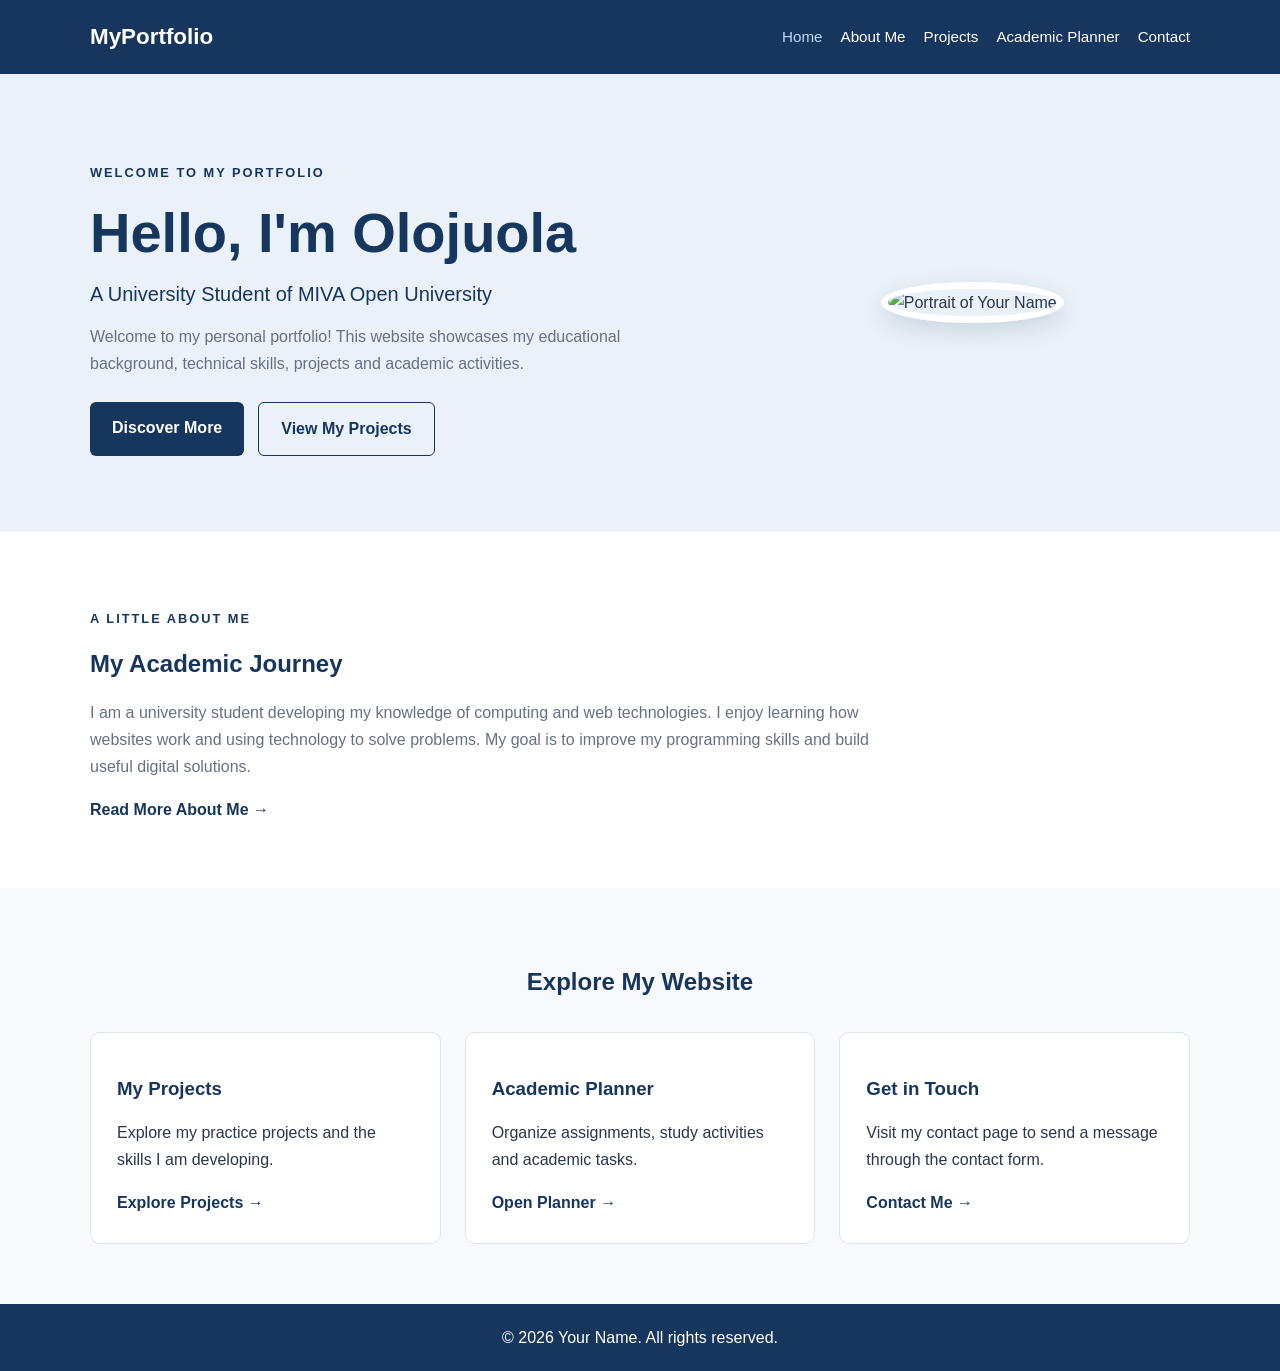
==== index.html @ 8b22bcf1 "first commit" ====
<!DOCTYPE html>
<html lang="en">
<head>
    <meta charset="UTF-8">
    <meta name="viewport" content="width=device-width, initial-scale=1.0">
    <!-- Ensures the website adjusts to different screen sizes. -->

    <meta name="description" content="My student portfolio and academic website.">
    <!-- Provides a short description of the webpage. -->

    <title>Home | Student Portfolio</title>
    <!-- Sets the title displayed in the browser tab. -->

    <link rel="stylesheet" href="style.css">
    <!-- Connects this HTML page to our external CSS file. -->
</head>

<body>
    <!-- Contains all the visible content on the webpage. -->

    <header class="site-header">
        <!-- Creates the top section containing the logo and navigation. -->

        <div class="container nav-container">
            <!-- Groups the logo and navigation into one layout container. -->

            <a href="index.html" class="logo">
                <!-- Makes the website logo a clickable link to Home. -->
                MyPortfolio
            </a>

            <nav aria-label="Main navigation">
                <!-- Groups links used to navigate between website pages. -->

                <a href="index.html" class="active">Home</a>
                <!-- Links to the homepage and marks it as the current page. -->

                <a href="about.html">About Me</a>
                <!-- Links to the About Me page. -->

                <a href="projects.html">Projects</a>
                <!-- Links to the Projects page. -->

                <a href="planner.html">Academic Planner</a>
                <!-- Links to the Academic Planner page. -->

                <a href="contact.html">Contact</a>
                <!-- Links to the Contact page. -->
            </nav>
        </div>
    </header>

    <main>
        <!-- Contains the primary content of the homepage. -->

        <section class="hero">
            <!-- Introduces the student to visitors. -->

            <div class="container hero-content">
                <!-- Keeps the introduction within a consistent page width. -->

                <div class="hero-text">
                    <!-- Groups the introduction text and buttons. -->

                    <p class="eyebrow">WELCOME TO MY PORTFOLIO</p>
                    <!-- Displays a small introductory label. -->

                    <h1>Hello, I'm Olojuola</h1>
                    <!-- Main heading: replace Your Name with your name. -->

                    <h2>A University Student of MIVA Open University</h2>
                    <!-- Describes your student profile and career interest. -->

                    <p>
                        Welcome to my personal portfolio! This website
                        showcases my educational background, technical
                        skills, projects and academic activities.
                    </p>
                    <!-- Gives visitors a short introduction to the website. -->

                    <div class="hero-buttons">
                        <!-- Groups the two action links together. -->

                        <a href="about.html" class="btn btn-primary">
                            Discover More
                        </a>
                        <!-- Takes visitors to your About Me page. -->

                        <a href="projects.html" class="btn btn-outline">
                            View My Projects
                        </a>
                        <!-- Takes visitors to your Projects page. -->
                    </div>
                </div>

                <div class="hero-image">
                    <!-- Creates the area for your profile photograph. -->

                    <img
                        src="images/profile.jpg"
                        alt="Portrait of Your Name"
                        width="320"
                        height="320"
                    >
                    <!-- Displays your photograph.
                         Replace the file with your own image.
                         The alt text describes the image. -->
                </div>
            </div>
        </section>

        <section class="intro-section">
            <!-- Provides a brief biography on the homepage. -->

            <div class="container">
                <!-- Aligns the section with the rest of the website. -->

                <p class="eyebrow">A LITTLE ABOUT ME</p>
                <!-- Introduces the biography section. -->

                <h2>My Academic Journey</h2>
                <!-- Gives the biography a clear heading. -->

                <p>
                    I am a university student developing my knowledge
                    of computing and web technologies. I enjoy learning
                    how websites work and using technology to solve
                    problems. My goal is to improve my programming skills
                    and build useful digital solutions.
                </p>
                <!-- Replace this sample biography with your own details. -->

                <a href="about.html" class="text-link">
                    Read More About Me &rarr;
                </a>
                <!-- Links to the full About Me page. -->
            </div>
        </section>

        <section class="features-section">
            <!-- Introduces the main areas visitors can explore. -->

            <div class="container">
                <h2>Explore My Website</h2>
                <!-- Heading for the website feature cards. -->

                <div class="feature-grid">
                    <!-- CSS Grid will arrange these cards in columns. -->

                    <article class="feature-card">
                        <!-- Represents the Projects feature. -->

                        <h3>My Projects</h3>
                        <p>
                            Explore my practice projects and the
                            skills I am developing.
                        </p>
                        <a href="projects.html">Explore Projects &rarr;</a>
                    </article>

                    <article class="feature-card">
                        <!-- Represents the Academic Planner feature. -->

                        <h3>Academic Planner</h3>
                        <p>
                            Organize assignments, study activities
                            and academic tasks.
                        </p>
                        <a href="planner.html">Open Planner &rarr;</a>
                    </article>

                    <article class="feature-card">
                        <!-- Represents the Contact feature. -->

                        <h3>Get in Touch</h3>
                        <p>
                            Visit my contact page to send a message
                            through the contact form.
                        </p>
                        <a href="contact.html">Contact Me &rarr;</a>
                    </article>

                </div>
            </div>
        </section>

    </main>

    <footer class="site-footer">
        <!-- Creates the bottom section of the webpage. -->

        <div class="container">
            <p>
                &copy; 2026 Your Name. All rights reserved.
            </p>
            <!-- Displays a copyright notice. Replace Your Name. -->

        </div>
    </footer>

    <script src="script.js" defer></script>
    <!-- Loads JavaScript after the HTML has been parsed.
         We will add interactive features in later steps. -->

</body>
</html>
---- style.css ----
* {
    box-sizing: border-box;
    /* Makes width calculations include padding and borders. */
}

/* Stores reusable colors for the entire website. */
:root {
    --navy: #17365d;
    /* Main navy-blue brand color. */

    --navy-dark: #102640;
    /* Darker blue for hover effects. */

    --blue-light: #eaf1f8;
    /* Light blue for backgrounds. */

    --white: #ffffff;
    /* White used for backgrounds and text. */

    --text: #29364b;
    /* Main text color. */

    --muted: #667085;
    /* Softer color for secondary text. */

    --border: #dce4ee;
    /* Light color for borders. */
}

/* Sets the default appearance of the webpage. */
body {
    margin: 0;
    /* Removes the browser's default outer margin. */

    font-family: Arial, Helvetica, sans-serif;
    /* Sets a clear, readable font. */

    color: var(--text);
    /* Uses the main text color variable. */

    background-color: var(--white);
    /* Sets the default page background to white. */

    line-height: 1.7;
    /* Adds vertical space between lines of text. */
}

/* Makes images responsive by default. */
img {
    max-width: 100%;
    /* Prevents images from exceeding their containers. */

    height: auto;
    /* Preserves the original image proportions. */
}

/* Gives content sections a shared maximum width. */
.container {
    width: min(1100px, 90%);
    /* Uses up to 1100px or 90% of the screen width. */

    margin-inline: auto;
    /* Centres the container horizontally. */
}

/* Styles the main headings. */
h1,
h2,
h3 {
    line-height: 1.2;
    /* Keeps headings compact and readable. */

    color: var(--navy);
    /* Gives headings the navy-blue color. */
}
/* Styles the top navigation bar. */
.site-header {
    background-color: var(--navy);
    /* Gives the header a navy-blue background. */

    color: var(--white);
    /* Sets the default header text to white. */

    padding: 18px 0;
    /* Adds vertical space inside the header. */
}

/* Arranges the logo and navigation side by side. */
.nav-container {
    display: flex;
    /* Activates Flexbox layout. */

    justify-content: space-between;
    /* Pushes the logo and navigation apart. */

    align-items: center;
    /* Aligns them vertically. */

    gap: 20px;
    /* Adds space between the two groups. */
}

/* Styles the website logo. */
.logo {
    color: var(--white);
    /* Makes the logo text white. */

    text-decoration: none;
    /* Removes the default link underline. */

    font-size: 1.4rem;
    /* Makes the logo larger than normal text. */

    font-weight: bold;
    /* Makes the logo text bold. */
}

/* Arranges navigation links in a row. */
nav {
    display: flex;
    /* Places navigation links in a flexible row. */

    flex-wrap: wrap;
    /* Allows links to move onto another line. */

    justify-content: center;
    /* Centres the links when they wrap. */

    gap: 10px 18px;
    /* Sets vertical and horizontal spacing. */
}

/* Styles every navigation link. */
nav a {
    color: var(--white);
    /* Makes the links white. */

    text-decoration: none;
    /* Removes underlines. */

    font-size: 0.95rem;
    /* Sets the link text size. */

    transition: color 0.25s ease;
    /* Smoothly changes the link color on hover. */
}

/* Highlights a link when the pointer is over it. */
nav a:hover,
nav a.active {
    color: #bcd8ff;
    /* Uses light blue for the active or hovered link. */
}
/* Adds a light background to the welcome area. */
.hero {
    background-color: var(--blue-light);
    /* Creates a soft blue background. */

    padding: 75px 0;
    /* Adds space above and below the hero content. */
}

/* Places the introduction and photograph side by side. */
.hero-content {
    display: grid;
    /* Uses CSS Grid to arrange the two columns. */

    grid-template-columns: 1.4fr 1fr;
    /* Gives the text column more width than the image. */

    align-items: center;
    /* Vertically aligns the text and image. */

    gap: 55px;
    /* Creates space between the columns. */
}

/* Styles the small introductory label. */
.eyebrow {
    color: var(--navy);
    /* Uses the main brand color. */

    font-size: 0.8rem;
    /* Makes the label smaller than normal text. */

    font-weight: bold;
    /* Makes the label stand out. */

    letter-spacing: 2px;
    /* Adds space between letters. */
}

/* Styles the main homepage heading. */
.hero h1 {
    font-size: clamp(2.2rem, 5vw, 3.5rem);
    /* Adjusts the heading size to the screen width. */

    margin: 15px 0;
    /* Adds space above and below the heading. */
}

/* Styles the subtitle below the main heading. */
.hero h2 {
    font-size: 1.25rem;
    /* Sets a moderate subtitle size. */

    font-weight: normal;
    /* Keeps the subtitle lighter than the main heading. */
}

/* Styles the introductory paragraph. */
.hero-text > p:not(.eyebrow) {
    color: var(--muted);
    /* Uses a softer text color. */

    max-width: 580px;
    /* Prevents long lines from becoming difficult to read. */
}

/* Adds space above the action buttons. */
.hero-buttons {
    display: flex;
    /* Arranges buttons using Flexbox. */

    flex-wrap: wrap;
    /* Allows buttons to wrap on narrow screens. */

    gap: 14px;
    /* Adds space between the buttons. */

    margin-top: 25px;
    /* Separates the buttons from the paragraph. */
}

/* Provides common styling for both buttons. */
.btn {
    display: inline-block;
    /* Allows padding and spacing on the links. */

    padding: 12px 22px;
    /* Adds space inside each button. */

    border-radius: 6px;
    /* Slightly rounds the corners. */

    text-decoration: none;
    /* Removes the link underline. */

    font-weight: bold;
    /* Makes button text stand out. */

    transition: background-color 0.25s ease,
                color 0.25s ease;
    /* Smoothly animates color changes. */
}

/* Styles the main action button. */
.btn-primary {
    background-color: var(--navy);
    /* Gives the button a navy background. */

    color: var(--white);
    /* Makes its text white. */
}

/* Darkens the primary button when hovered. */
.btn-primary:hover {
    background-color: var(--navy-dark);
}

/* Styles the secondary action button. */
.btn-outline {
    color: var(--navy);
    /* Gives the text a navy color. */

    border: 1px solid var(--navy);
    /* Adds a navy border. */

    background-color: transparent;
    /* Keeps the button background transparent. */
}

/* Changes the secondary button on hover. */
.btn-outline:hover {
    background-color: var(--navy);
    /* Fills the button with navy blue. */

    color: var(--white);
    /* Changes the text to white. */
}

/* Styles the profile photograph. */
.hero-image {
    text-align: center;
    /* Centres the photograph in its column. */
}

/* Gives the photograph a professional appearance. */
.hero-image img {
    width: 320px;
    /* Sets the preferred image width. */

    height: 320px;
    /* Sets the preferred image height. */

    max-width: 100%;
    /* Prevents overflow on narrow screens. */

    object-fit: cover;
    /* Crops the image neatly without stretching it. */

    border-radius: 50%;
    /* Creates a circular profile photograph. */

    border: 7px solid var(--white);
    /* Adds a white border around the photograph. */

    box-shadow: 0 8px 25px rgba(23, 54, 93, 0.15);
    /* Adds a subtle shadow. */
}

/* Adds spacing around the biography section. */
.intro-section {
    padding: 65px 0;
    /* Creates space above and below the section. */
}

/* Limits the width of the biography paragraph. */
.intro-section .container > p:not(.eyebrow) {
    max-width: 800px;
    /* Keeps lines comfortable to read. */

    color: var(--muted);
    /* Uses the secondary text color. */
}

/* Styles the biography link. */
.text-link {
    color: var(--navy);
    /* Makes the link navy blue. */

    font-weight: bold;
    /* Makes the link noticeable. */

    text-decoration: none;
    /* Removes its underline. */
}

/* Underlines the biography link on hover. */
.text-link:hover {
    text-decoration: underline;
}
/* Styles the section containing the three cards. */
.features-section {
    padding: 60px 0;
    /* Adds vertical spacing. */

    background-color: #f7f9fc;
    /* Gives the section a very light background. */
}

/* Centres the feature section heading. */
.features-section h2 {
    text-align: center;
    /* Centres the heading horizontally. */

    margin-bottom: 35px;
    /* Adds space below the heading. */
}

/* Arranges cards in a responsive grid. */
.feature-grid {
    display: grid;
    /* Activates CSS Grid. */

    grid-template-columns: repeat(3, minmax(0, 1fr));
    /* Creates three equally sized columns. */

    gap: 24px;
    /* Adds space between cards. */
}

/* Styles each individual feature card. */
.feature-card {
    background-color: var(--white);
    /* Gives each card a white background. */

    padding: 26px;
    /* Adds inner spacing. */

    border: 1px solid var(--border);
    /* Adds a subtle border. */

    border-radius: 10px;
    /* Rounds the card corners. */

    transition: transform 0.25s ease,
                box-shadow 0.25s ease;
    /* Smoothly animates the card hover effect. */
}

/* Lifts the card slightly when hovered. */
.feature-card:hover {
    transform: translateY(-4px);
    /* Moves the card upward by four pixels. */

    box-shadow: 0 8px 20px rgba(23, 54, 93, 0.08);
    /* Adds a subtle shadow. */
}

/* Styles links inside the cards. */
.feature-card a {
    color: var(--navy);
    /* Uses the website's main color. */

    font-weight: bold;
    /* Makes the links stand out. */

    text-decoration: none;
    /* Removes the underline. */
}

/* Styles the bottom section of the website. */
.site-footer {
    background-color: var(--navy);
    /* Uses the same navy as the header. */

    color: var(--white);
    /* Makes footer text white. */

    padding: 20px 0;
    /* Adds vertical space inside the footer. */

    text-align: center;
    /* Centres the copyright text. */
}

/* Removes unnecessary paragraph spacing in the footer. */
.site-footer p {
    margin: 0;
}
/* Adjusts the layout for tablets and smaller screens. */
@media (max-width: 800px) {

    /* Allows the header elements to stack vertically. */
    .nav-container {
        flex-direction: column;
        /* Places the logo above the navigation. */
    }

    /* Changes the hero section to one column. */
    .hero-content {
        grid-template-columns: 1fr;
        /* Places the text and image on separate rows. */

        gap: 35px;
        /* Reduces the gap between them. */
    }

    /* Displays two feature cards per row. */
    .feature-grid {
        grid-template-columns: repeat(2, minmax(0, 1fr));
    }

    /* Reduces the hero section spacing. */
    .hero {
        padding: 50px 0;
    }
}

/* Adjusts the layout for mobile phones. */
@media (max-width: 520px) {

    /* Makes feature cards use the full available width. */
    .feature-grid {
        grid-template-columns: 1fr;
        /* Stacks cards vertically. */
    }

    /* Reduces spacing inside the hero section. */
    .hero {
        padding: 35px 0;
    }

    /* Makes the profile image smaller on mobile. */
    .hero-image img {
        width: 240px;
        height: 240px;
    }

    /* Gives the buttons more room on narrow screens. */
    .hero-buttons .btn {
        text-align: center;
        /* Centres the text inside each button. */
    }
}

/* Respects users who prefer reduced motion. */
@media (prefers-reduced-motion: reduce) {
    *,
    *::before,
    *::after {
        scroll-behavior: auto !important;
        /* Avoids smooth scrolling for these users. */

        transition-duration: 0.01ms !important;
        /* minimize animated transitions. */
    }
}

/* =========================================
   ABOUT ME PAGE STYLES
   ========================================= */

/* Adds space around the About Me page content. */
.about-page {
    padding-top: 45px;
    /* Separates the page content from the header. */

    padding-bottom: 60px;
    /* Adds space above the footer. */
}

/* Styles the introductory section. */
.about-intro {
    background-color: var(--blue-light);
    /* Reuses the light-blue color from the homepage. */

    padding: 35px;
    /* Adds space inside the introduction. */

    border-radius: 10px;
    /* Rounds the corners. */

    margin-bottom: 30px;
    /* Separates the introduction from the next section. */
}

/* Styles the main About Me heading. */
.about-intro h1 {
    font-size: 2.5rem;
    /* Makes the heading prominent. */

    margin: 10px 0;
    /* Adds vertical spacing around the heading. */
}

/* Limits the width of the introduction paragraph. */
.about-intro > p:not(.eyebrow) {
    max-width: 750px;
    /* Prevents long lines from becoming difficult to read. */
}

/* Styles each information section. */
.about-section {
    background-color: var(--white);
    /* Keeps each section white. */

    padding: 25px;
    /* Adds space inside the section. */

    margin-bottom: 22px;
    /* Separates one section from another. */

    border: 1px solid var(--border);
    /* Adds a subtle outline. */

    border-radius: 10px;
    /* Rounds the corners. */
}

/* Removes excess space above section headings. */
.about-section h2 {
    margin-top: 0;
    /* Aligns the heading with the top of its section. */
}

/* Styles the technical skills list. */
.skills-list {
    padding-left: 25px;
    /* Indents the bullet points. */
}

/* Adds space between individual skills. */
.skills-list li {
    margin-bottom: 8px;
    /* Improves readability. */
}

/* Adds space around the return button. */
.about-action {
    margin-top: 30px;
    /* Separates the button from the preceding section. */
}

/* Adjusts spacing for mobile devices. */
@media (max-width: 520px) {

    .about-page {
        padding-top: 25px;
        /* Reduces the top spacing on small screens. */
    }

    .about-intro,
    .about-section {
        padding: 20px;
        /* Prevents content from feeling cramped. */
    }

    .about-intro h1 {
        font-size: 2rem;
        /* Makes the heading fit smaller screens. */
    }
}
/* Adds space around the project page. */
.projects-page {
    padding-top: 45px;
    /* Adds space below the navigation. */

    padding-bottom: 60px;
    /* Adds space above the footer. */
}

/* Styles the introduction at the top. */
.projects-intro {
    text-align: center;
    /* Centres the introduction text. */

    max-width: 750px;
    /* Limits the text width for readability. */

    margin: 0 auto 40px;
    /* Centres the section and adds bottom spacing. */
}

/* Styles the main Projects heading. */
.projects-intro h1 {
    font-size: 2.5rem;
    /* Makes the heading prominent. */

    margin: 10px 0;
    /* Adds vertical spacing around it. */
}

/* Softens the introductory paragraph color. */
.projects-intro > p:not(.eyebrow) {
    color: var(--muted);
    /* Reuses the muted text color. */
}

/* Creates a responsive grid for the project cards. */
.projects-grid {
    display: grid;
    /* Activates CSS Grid. */

    grid-template-columns: repeat(3, minmax(0, 1fr));
    /* Creates three equal-width columns. */

    gap: 25px;
    /* Adds space between the cards. */

    align-items: stretch;
    /* Allows cards to stretch to equal row height. */
}

/* Styles each project card. */
.project-card {
    background-color: var(--white);
    /* Gives the card a white background. */

    border: 1px solid var(--border);
    /* Adds a subtle border. */

    border-radius: 10px;
    /* Rounds the corners. */

    overflow: hidden;
    /* Keeps images within the rounded corners. */

    display: flex;
    /* Uses Flexbox for the card's internal layout. */

    flex-direction: column;
    /* Stacks the image and content vertically. */

    transition: transform 0.25s ease,
                box-shadow 0.25s ease;
    /* Smoothly animates the hover effect. */
}

/* Adds a hover effect to project cards. */
.project-card:hover {
    transform: translateY(-4px);
    /* Moves the card slightly upward. */

    box-shadow: 0 8px 22px rgba(23, 54, 93, 0.10);
    /* Adds a soft shadow. */
}

/* Styles the project screenshots. */
.project-card > img {
    width: 100%;
    /* Makes the image fill the card width. */

    aspect-ratio: 16 / 10;
    /* Gives screenshots a consistent shape. */

    object-fit: cover;
    /* Crops images neatly without stretching. */

    background-color: var(--blue-light);
    /* Provides a background if an image is missing. */
}

/* Adds spacing around project text. */
.project-content {
    padding: 22px;
    /* Creates space between the content and card edges. */

    display: flex;
    /* Uses Flexbox to arrange the content. */

    flex-direction: column;
    /* Stacks the content vertically. */

    flex: 1;
    /* Allows the content area to fill available height. */
}

/* Styles the technology label. */
.project-category {
    color: var(--navy);
    /* Uses the navy-blue theme. */

    font-size: 0.8rem;
    /* Makes the label smaller than normal text. */

    font-weight: bold;
    /* Makes the label stand out. */

    text-transform: uppercase;
    /* Displays the category in uppercase. */

    letter-spacing: 1px;
    /* Adds space between letters. */
}

/* Styles each project title. */
.project-content h2 {
    font-size: 1.35rem;
    /* Sets a clear heading size. */

    margin: 5px 0 10px;
    /* Controls spacing around the title. */
}

/* Styles project descriptions. */
.project-content > p:not(.project-category) {
    color: var(--muted);
    /* Makes descriptions softer than headings. */

    flex: 1;
    /* Helps align links when cards have different text lengths. */
}

/* Styles project links. */
.project-link {
    color: var(--navy);
    /* Uses the main brand color. */

    font-weight: bold;
    /* Emphases the link. */

    text-decoration: none;
    /* Removes the underline. */

    margin-top: 12px;
    /* Adds space above the link. */
}

/* Underlines project links on hover. */
.project-link:hover {
    text-decoration: underline;
}

/* Styles the call-to-action section. */
.projects-action {
    text-align: center;
    /* Centres the text and button. */

    margin-top: 60px;
    /* Separates the section from the cards. */

    padding: 35px 20px;
    /* Adds inner spacing. */

    background-color: var(--blue-light);
    /* Reuses the light-blue background. */

    border-radius: 10px;
    /* Rounds the section corners. */
}

/* Adjusts the grid for tablets. */
@media (max-width: 800px) {
    .projects-grid {
        grid-template-columns: repeat(2, minmax(0, 1fr));
        /* Shows two cards per row. */
    }
}

/* Adjusts the grid for mobile phones. */
@media (max-width: 520px) {
    .projects-page {
        padding-top: 25px;
        /* Reduces top spacing. */
    }

    .projects-grid {
        grid-template-columns: 1fr;
        /* Stacks the project cards vertically. */
    }

    .projects-intro h1 {
        font-size: 2rem;
        /* Makes the heading fit small screens. */
    }
}

/* ===== ACADEMIC PLANNER STYLES ===== */

/* Adds space around the planner content */
.planner-section {
    padding-top: 40px;
    padding-bottom: 50px;
}

/* Centres the introduction */
.planner-intro {
    text-align: center;
    margin-bottom: 30px;
}

/* Styles the form and task-list panels */
.planner-card {
    background-color: #ffffff;
    color: #172554;
    padding: 25px;
    margin-bottom: 25px;
    border-radius: 12px;
    box-shadow: 0 4px 12px rgba(0, 0, 0, 0.08);
}

/* Adds space between form fields */
#task-form .form-group {
    margin-bottom: 18px;
}

/* Makes the input fields fit the available width */
#task-form input {
    display: block;
    width: 100%;
    padding: 12px;
    margin-top: 8px;
    border: 1px solid #cbd5e1;
    border-radius: 6px;
    box-sizing: border-box;
    font: inherit;
}

/* Highlights an input when the user selects it */
#task-form input:focus {
    outline: 2px solid #2563eb;
    border-color: #2563eb;
}

/* Styles the task list */
.task-list {
    list-style: none;
    padding: 0;
    margin: 20px 0;
}

/* Styles each individual task */
.task-item {
    display: flex;
    align-items: center;
    justify-content: space-between;
    gap: 15px;
    padding: 15px;
    margin-bottom: 12px;
    border: 1px solid #dbeafe;
    border-radius: 8px;
    background-color: #f8fafc;
}

/* Allows task text to wrap on smaller screens */
.task-details {
    flex: 1;
    overflow-wrap: anywhere;
}

/* Displays the task due date */
.task-date-label {
    display: block;
    margin-top: 5px;
    color: #64748b;
    font-size: 0.9rem;
}

/* Visual indication that a task is completed */
.task-item.completed .task-name {
    text-decoration: line-through;
    color: #64748b;
}

/* Keeps task buttons aligned */
.task-actions {
    display: flex;
    align-items: center;
    flex-wrap: wrap;
    gap: 8px;
}

/* Shared styles for task action buttons */
.task-actions button {
    padding: 8px 12px;
    border: none;
    border-radius: 5px;
    cursor: pointer;
    font: inherit;
    transition: opacity 0.2s ease;
}

.task-actions button:hover {
    opacity: 0.8;
}

/* Styles the complete button */
.complete-task {
    background-color: #dbeafe;
    color: #1e3a8a;
}

/* Styles the delete button */
.delete-task {
    background-color: #fee2e2;
    color: #991b1b;
}

/* Makes task items easier to use on mobile devices */
@media (max-width: 520px) {
    .planner-card {
        padding: 18px;
    }

    .task-item {
        align-items: flex-start;
        flex-direction: column;
    }

    .task-actions {
        width: 100%;
    }
}

/* Styles tasks marked as completed. */
.task-item .completed {
    text-decoration: line-through;
    color: #667085;
}

/* Arranges task details and buttons. */
.task-item {
    display: flex;
    justify-content: space-between;
    align-items: center;
    flex-wrap: wrap;
    gap: 12px;
}

/* Keeps task details arranged vertically. */
.task-details {
    display: flex;
    flex-direction: column;
    gap: 4px;
}

/* Arranges the Complete and Delete buttons. */
.task-actions {
    display: flex;
    gap: 8px;
}

/* Styles task buttons. */
.task-actions button {
    padding: 8px 12px;
    border: none;
    border-radius: 5px;
    cursor: pointer;
    color: white;
}

/* Styles the Complete button. */
.complete-button {
    background-color: #17365d;
}

/* Styles the Delete button. */
.delete-button {
    background-color: #b42318;
}

/* Adds hover feedback. */
.task-actions button:hover {
    opacity: 0.85;
}
/* Styles the contact section and controls its width and vertical spacing. */
.contact-section {
    max-width: 750px;
    padding-top: 50px;
    padding-bottom: 60px;
}

/* Adds space below the contact page heading. */
.contact-section h1 {
    margin-bottom: 12px;
}

/* Styles the contact form container. */
.contact-form {
    margin-top: 30px;
    padding: 30px;
    background-color: #f7f9fc;
    border: 1px solid var(--border);
    border-radius: 10px;
}

/* Arranges each form group vertically with consistent spacing. */
.form-group {
    display: flex;
    flex-direction: column;
    gap: 8px;
    margin-bottom: 20px;
}

/* Styles the labels of the form fields. */
.form-group label {
    color: var(--navy);
    font-weight: bold;
}

/* Styles the input fields and message box. */
.form-group input,
.form-group textarea {
    width: 100%;
    padding: 12px;
    border: 1px solid var(--border);
    border-radius: 6px;
    font: inherit;
    background-color: var(--white);
}

/* Highlights an input field when it receives focus. */
.form-group input:focus,
.form-group textarea:focus {
    outline: 2px solid var(--navy);
    outline-offset: 2px;
}

/* Allows the message box to be resized vertically. */
.form-group textarea {
    resize: vertical;
}

/* Changes the cursor to indicate that the form button is clickable. */
.contact-form button {
    cursor: pointer;
}

/* Adds spacing and bold text to the form feedback message. */
#contact-feedback {
    margin-top: 15px;
    font-weight: bold;
}

/* Adjusts the contact form padding on smaller screens. */
@media (max-width: 600px) {
    .contact-form {
        padding: 20px;
    }
}

/* Adds vertical spacing around the academic information section. */
.academic-info {
    padding: 40px 0;
}

/* Adds space below the academic information heading. */
.academic-info h2 {
    margin-bottom: 12px;
}

/* Makes the table scroll horizontally when it exceeds its container width. */
.table-container {
    width: 100%;
    overflow-x: auto;
    margin-top: 20px;
    border-radius: 8px;
}

/* Sets the table width, background, borders, and border spacing. */
.academic-info table {
    width: 100%;
    border-collapse: collapse;
    background-color: var(--white);
    border: 1px solid var(--border);
}

/* Adds padding, borders, and left alignment to table headings and cells. */
.academic-info th,
.academic-info td {
    padding: 14px 16px;
    border: 1px solid var(--border);
    text-align: left;
}

/* Gives the table heading row a navy-blue background and white text. */
.academic-info thead {
    background-color: var(--navy);
    color: var(--white);
}

/* Gives every even-numbered table row a light-blue background. */
.academic-info tbody tr:nth-child(even) {
    background-color: #f2f6fb;
}

/* Highlights a table row when the mouse pointer moves over it. */
.academic-info tbody tr:hover {
    background-color: var(--blue-light);
}

/* Styles the multimedia section on the About Me page. */
.multimedia-section {
    padding: 40px 0;
    margin-top: 20px;
}

/* Styles the heading of the multimedia section. */
.multimedia-section h2 {
    color: var(--navy);
    margin-bottom: 12px;
}

/* Adds spacing below the introductory paragraph. */
.multimedia-section p {
    margin-bottom: 20px;
    line-height: 1.6;
}

/* Styles the video player. */
.multimedia-section video {
    display: block;
    width: 100%;
    max-width: 800px;
    height: auto;
    margin: 0 auto;
    border: 3px solid var(--navy);
    border-radius: 10px;
    background-color: #000;
    box-shadow: 0 4px 12px rgba(0, 0, 0, 0.12);
}

/* =========================================
   ANIMATIONS AND TRANSITIONS
   ========================================= */

/* Creates a fade-in animation with a gentle upward movement. */
@keyframes fadeInUp {
    from {
        opacity: 0;
        transform: translateY(16px);
    }

    to {
        opacity: 1;
        transform: translateY(0);
    }
}

/* Animates the main content when each page loads. */
main {
    animation: fadeInUp 0.7s ease-out both;
}

/* Adds smooth transitions to navigation links and buttons. */
nav a,
.btn,
button {
    transition:
        background-color 0.3s ease,
        color 0.3s ease,
        transform 0.3s ease,
        box-shadow 0.3s ease;
}

/* Slightly raises navigation links when the visitor hovers over them. */
nav a:hover {
    transform: translateY(-2px);
}

/* Adds a smooth lifting effect to buttons. */
.btn:hover,
button:hover {
    transform: translateY(-2px);
    box-shadow: 0 4px 10px rgba(0, 0, 0, 0.15);
}

/* Adds smooth transitions to project and planner cards. */
.project-card,
.planner-card {
    transition:
        transform 0.3s ease,
        box-shadow 0.3s ease;
}

/* Raises the cards slightly when the visitor hovers over them. */
.project-card:hover,
.planner-card:hover {
    transform: translateY(-4px);
    box-shadow: 0 6px 16px rgba(0, 0, 0, 0.12);
}

/* Smoothly highlights contact form fields when focused. */
.contact-form input,
.contact-form textarea {
    transition:
        border-color 0.3s ease,
        box-shadow 0.3s ease;
}

/* Makes the active form field easier to identify. */
.contact-form input:focus,
.contact-form textarea:focus {
    border-color: var(--navy);
    box-shadow: 0 0 0 3px rgba(37, 74, 117, 0.12);
}

/* Respects visitors who prefer reduced motion. */
@media (prefers-reduced-motion: reduce) {
    main {
        animation: none;
    }

    nav a,
    .btn,
    button,
    .project-card,
    .planner-card,
    .contact-form input,
    .contact-form textarea {
        transition: none;
    }

    nav a:hover,
    .btn:hover,
    button:hover,
    .project-card:hover,
    .planner-card:hover {
        transform: none;
    }
}
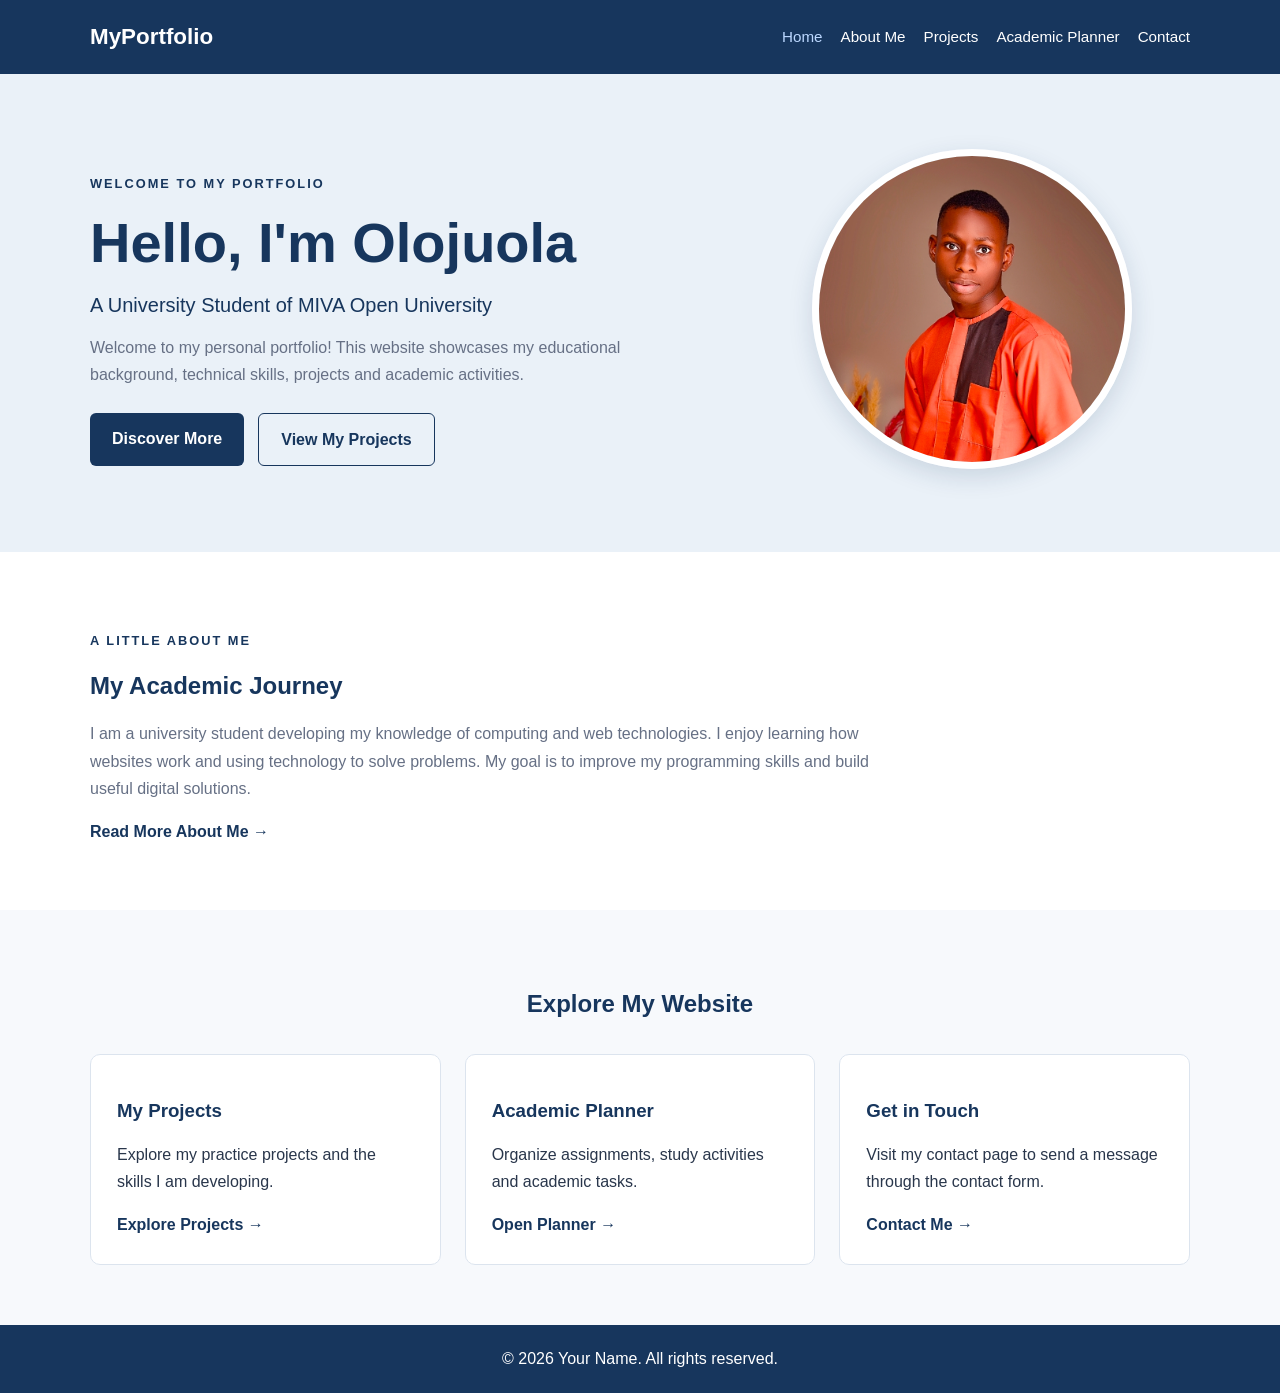
==== commit 10a2e1a8: "Fix image source path case sensitivity" ====
--- a/index.html
+++ b/index.html
@@ -98,7 +98,7 @@
                     <!-- Creates the area for your profile photograph. -->
 
                     <img
-                        src="images/profile.jpg"
+                        src="./Images/profile.jpg"
                         alt="Portrait of Your Name"
                         width="320"
                         height="320"
--- a/style.css
+++ b/style.css
@@ -508,9 +508,6 @@
     }
 }
 
-/* =========================================
-   ABOUT ME PAGE STYLES
-   ========================================= */
 
 /* Adds space around the About Me page content. */
 .about-page {
@@ -827,7 +824,6 @@
     }
 }
 
-/* ===== ACADEMIC PLANNER STYLES ===== */
 
 /* Adds space around the planner content */
 .planner-section {
@@ -1172,9 +1168,6 @@
     box-shadow: 0 4px 12px rgba(0, 0, 0, 0.12);
 }
 
-/* =========================================
-   ANIMATIONS AND TRANSITIONS
-   ========================================= */
 
 /* Creates a fade-in animation with a gentle upward movement. */
 @keyframes fadeInUp {
